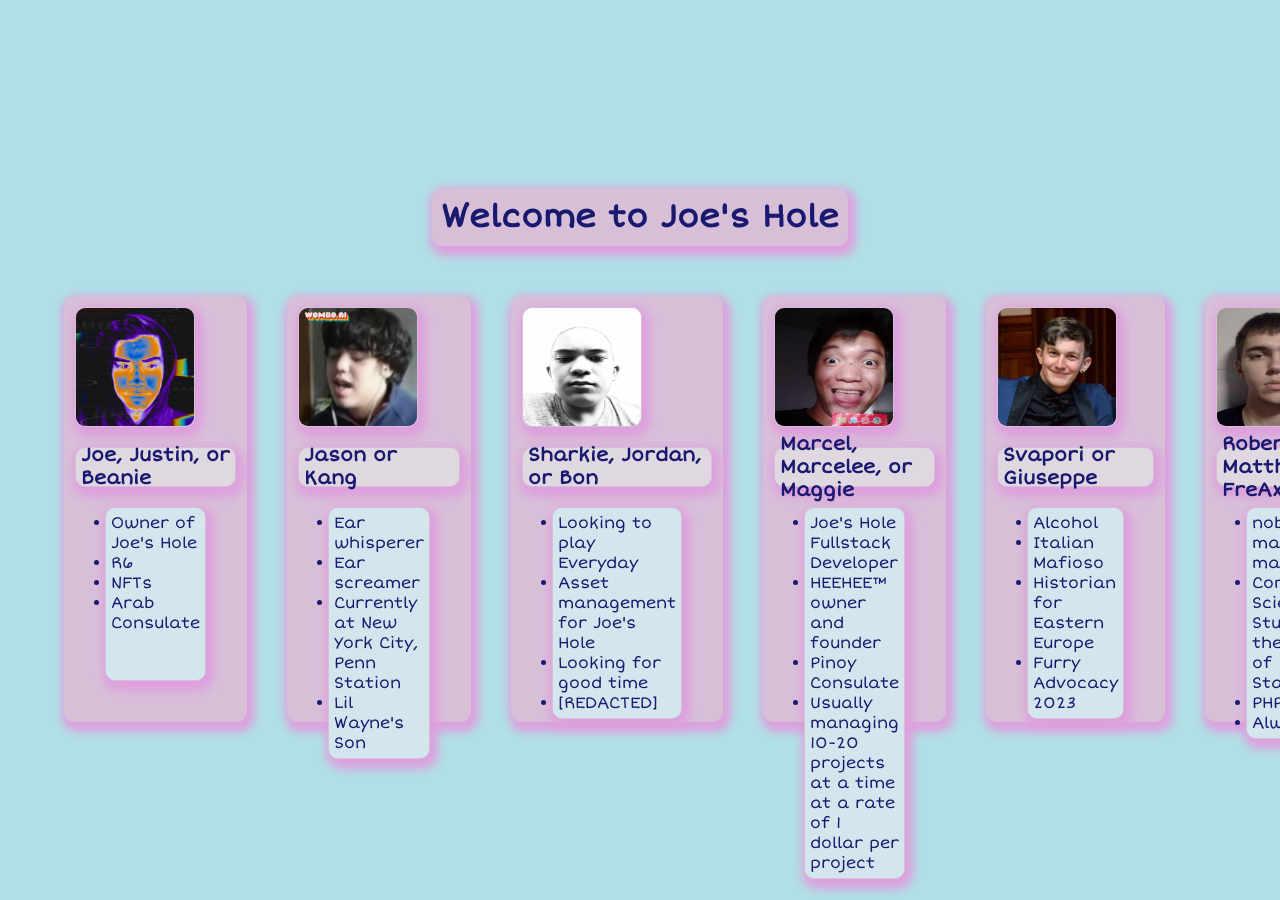
==== src/index.html @ 59355833 "wat" ====
<!DOCTYPE html>
<html>
<head>
  <meta charset="UTF-8">
  <meta name="description" content="Welcome to Joe's Hole!">
  <title> Joe's Hole </title>
  <meta content="Click to see Joe Hole Lore" property="og:title" />
  <meta content="Fuck this life." property="og:description" />
  <meta content="https://joeshole.org" property="og:url" />
  <meta content="https://joeshole.org/lore/mugsh.png" property="og:image" />
  <meta content="#43B581" data-react-helmet="true" name="theme-color" />
  <link rel="icon" href="https://joeshole.org/lore/sharkie.jpg">
  <link rel="stylesheet" href="style.css">
</head>
<body>
  <header>
  <div class="welcome">
    <h1 class="title">Welcome to Joe's Hole</h1>
  </div>
  <div class="biography">
      <div class="box">
      <img src="lore/joe.jpg">
      <div class="name">
        <h3>Joe, Justin, or Beanie</h3>
      </div>
      <div class="text">
      <ul>
        <li>Owner of Joe's Hole</li>
        <li>R6</li>
        <li>NFTs</li>
        <li>Arab Consulate</li>
      </ul>
      </div>
    </div>
    <div class="box">
    <img src="lore/jason.jpg">
    <div class="name">
      <h3>Jason or Kang</h3>
    </div>
    <div class="text">
      <ul>
        <li>Ear whisperer</li>
        <li>Ear screamer</li>
        <li>Currently at New York City, Penn Station</li>
        <li>Lil Wayne's Son</li>
      </ul>
      </div>
    </div>
    <div class="box">
      <img src="lore/sharkie.jpg">
      <div class="name">
        <h3>Sharkie, Jordan, or Bon</h3>
      </div>
      <div class="text">
        <ul>
          <li>Looking to play Everyday</li>
          <li>Asset management for Joe's Hole</li>
          <li>Looking for good time</li>
          <li>[REDACTED]</li>
        </ul>
      </div>
    </div>
    <div class="box">
    <img src="lore/marcel.jpg">
    <div class="name">
      <h3>Marcel, Marcelee, or Maggie</h3>
    </div>
    <div class="text">  
      <ul>
        <li>Joe's Hole Fullstack Developer</li>
        <li>HEEHEE™️ owner and founder</li>
        <li>Pinoy Consulate</li>
        <li>Usually managing 10-20 projects at a time at a rate of 1 dollar per project</li>
      </ul>
    </div>
    </div>
    <div class="box">
      <img src="lore/giuseppe.jpg">
      <div class="name">
        <h3>Svapori or Giuseppe</h3>
      </div>
      <div class="text">
        <ul>
          <li>Alcohol</li>
          <li>Italian Mafioso</li>
          <li>Historian for Eastern Europe</li>
          <li>Furry Advocacy 2023</li>
        </ul>
      </div>
    </div>
    <div class="box">
      <img src="lore/robert.jpg">
      <div class="name">
        <h3>Robert, Rob, Matthew, or FreAxe</h3>
      </div>
      <div class="text">
        <ul>
          <li>nobody.live marketing manager</li>
          <li>Computer Science Student at the University of Staffordshire</li>
          <li>PHP Developer</li>
          <li>Always busy</li>
        </ul>
      </div>
    </div>
  </div>
  </header>
</body>
</html>
---- src/style.css ----
@import url('https://fonts.googleapis.com/css2?family=Short+Stack&display=swap');

body,html {
    background-color:powderblue;
    width: 100%;
    height: 100vh;
}

* {
    margin: 0;
    padding: 0;
    box-sizing: border-box;
}

.welcome {
    font-family: 'Short Stack', cursive;
    color:midnightblue;
    border: 1px solid thistle;
    border-radius: 10px;
    background-color:thistle ;
    text-align: center;
    padding: 8px;
    box-shadow: 3px 5px 10px 5px plum;
}

header {
    display: flex;
    justify-content: center;
    align-items: center;
    height: 90%;
    width: 100%;
    flex-direction: column;
    gap:50px;
    padding-top: 100px;
}

.biography {
    display: flex;
    gap: 40px;
    height: 60%;
    width: 90%;
}

.box {
    background-color:thistle ;
    height: 100%;
    width: 100%;
    display: flex;
    padding: 10px;
    box-shadow: 3px 5px 10px 5px plum;
    font-family: 'Short Stack', cursive;
    color:midnightblue;
    border: 1px solid thistle;
    border-radius: 10px;
    flex-direction: column;
    gap: 20px;
}

.box img{
    min-height: 120px;
    width: 120px;
    box-shadow: 3px 5px 10px 5px plum;
    border: 1px solid thistle;
    border-radius: 10px;
}

.box .text{
    height: 100%;
    background-color:rgb(212, 230, 237);
    margin: 0px 30px 30px 30px;
    padding: 5px;
    box-shadow: 3px 5px 10px 5px plum;
    border: 1px solid thistle;
    border-radius: 10px;
}

.box .name{
    height: 10%;
    background-color:rgb(224, 216, 225);
    padding: 5px;
    margin: 0px 0px 0px 0px;
    box-shadow: 3px 5px 10px 5px plum;
    border: 1px solid thistle;
    border-radius: 10px;
    display: flex;
    justify-content: center;
    align-items: center;
}
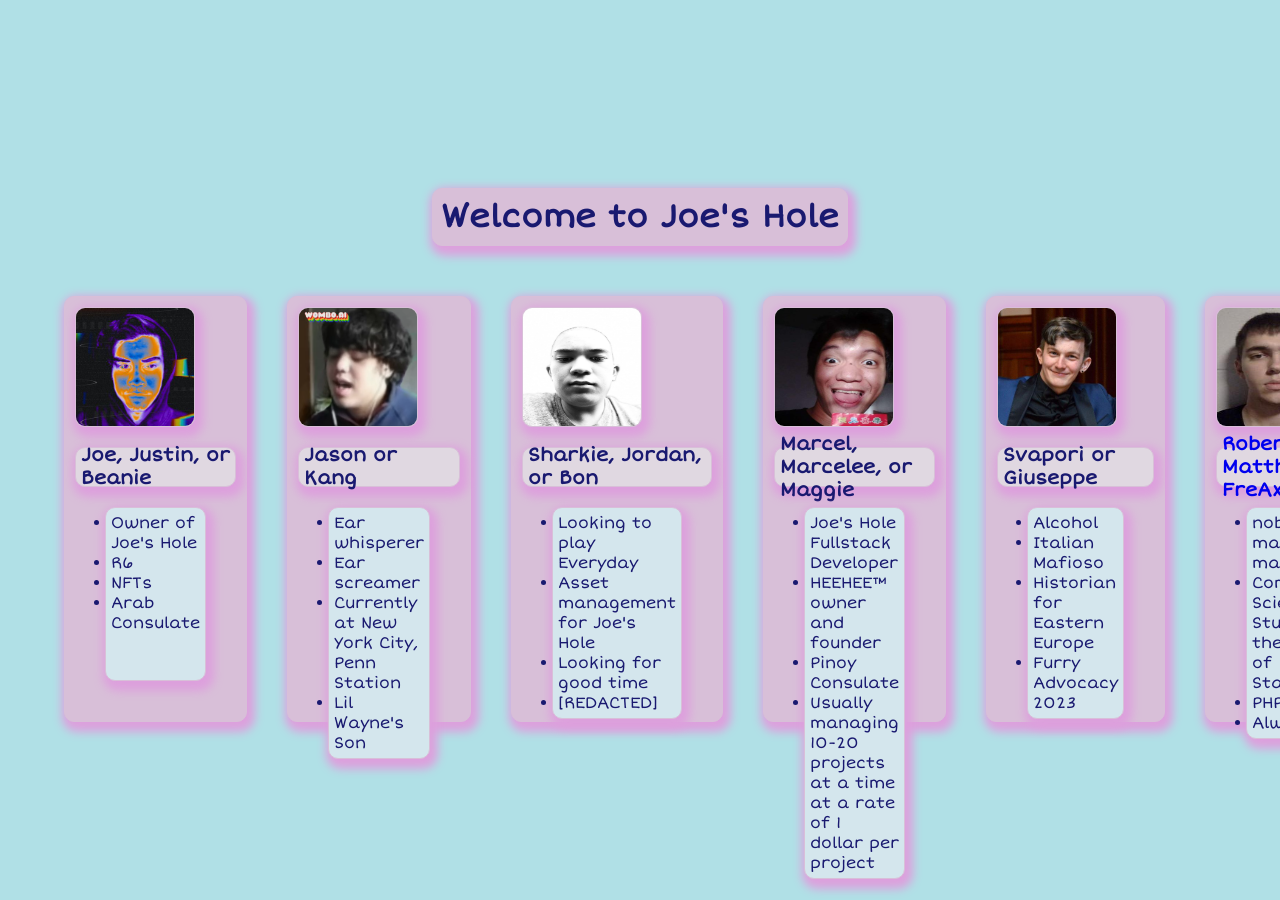
==== commit 8d5c25b0: "d" ====
--- a/src/index.html
+++ b/src/index.html
@@ -9,8 +9,15 @@
   <meta content="https://joeshole.org" property="og:url" />
   <meta content="https://joeshole.org/lore/mugsh.png" property="og:image" />
   <meta content="#43B581" data-react-helmet="true" name="theme-color" />
-  <link rel="icon" href="https://joeshole.org/lore/sharkie.jpg">
+  <link rel="icon" href="lore/icon.jpg">
   <link rel="stylesheet" href="style.css">
+  <script type='text/javascript' src='javascripts/bug-min.js'></script>
+  <script type='text/javascript'>
+    			// default fruit fly bug:
+			new BugController({'maxBugs':3, 'mouseOver':'nothing'
+			});
+
+  </script>
 </head>
 <body>
   <header>
@@ -18,7 +25,7 @@
     <h1 class="title">Welcome to Joe's Hole</h1>
   </div>
   <div class="biography">
-      <div class="box">
+      <div id="joe" class="box">
       <img src="lore/joe.jpg">
       <div class="name">
         <h3>Joe, Justin, or Beanie</h3>
@@ -32,7 +39,7 @@
       </ul>
       </div>
     </div>
-    <div class="box">
+    <div id="jason" class="box">
     <img src="lore/jason.jpg">
     <div class="name">
       <h3>Jason or Kang</h3>
@@ -46,7 +53,7 @@
       </ul>
       </div>
     </div>
-    <div class="box">
+    <div id="sharkie" class="box">
       <img src="lore/sharkie.jpg">
       <div class="name">
         <h3>Sharkie, Jordan, or Bon</h3>
@@ -60,7 +67,7 @@
         </ul>
       </div>
     </div>
-    <div class="box">
+    <div id="marcel" class="box">
     <img src="lore/marcel.jpg">
     <div class="name">
       <h3>Marcel, Marcelee, or Maggie</h3>
@@ -74,7 +81,7 @@
       </ul>
     </div>
     </div>
-    <div class="box">
+    <div id="giuseppe" class="box">
       <img src="lore/giuseppe.jpg">
       <div class="name">
         <h3>Svapori or Giuseppe</h3>
@@ -88,10 +95,10 @@
         </ul>
       </div>
     </div>
-    <div class="box">
+    <div id="robert" class="box">
       <img src="lore/robert.jpg">
       <div class="name">
-        <h3>Robert, Rob, Matthew, or FreAxe</h3>
+        <a href="https://www.youtube.com/watch?v=bWJ83qRokU8"><h3>Robert, Matthew, or FreAxe</h3></a>
       </div>
       <div class="text">
         <ul>
--- a/src/style.css
+++ b/src/style.css
@@ -54,6 +54,12 @@
     border-radius: 10px;
     flex-direction: column;
     gap: 20px;
+    transition: 250ms ease-in-out;
+}
+
+.box:hover {
+    transform: scale(1.07);
+    background-color: rgb(207, 167, 221);
 }
 
 .box img{
@@ -85,4 +91,9 @@
     display: flex;
     justify-content: center;
     align-items: center;
-}+}
+
+
+a:link {
+    text-decoration: none;
+  }
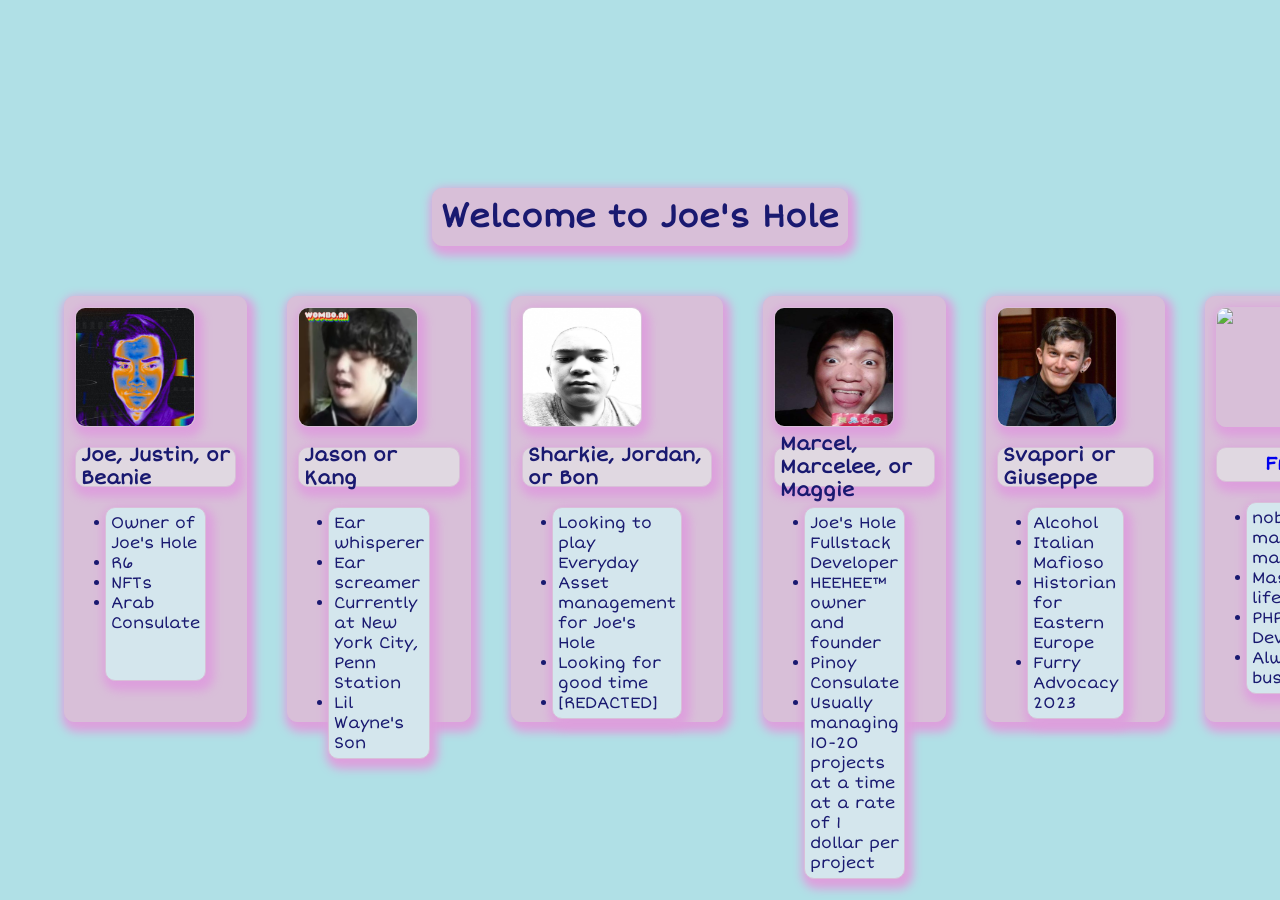
==== commit 1cc0c354: "opsec" ====
--- a/src/index.html
+++ b/src/index.html
@@ -95,15 +95,15 @@
         </ul>
       </div>
     </div>
-    <div id="robert" class="box">
-      <img src="lore/robert.jpg">
+    <div id="freaxe" class="box">
+      <img src="lore/freaxe.jpg">
       <div class="name">
-        <a href="https://www.youtube.com/watch?v=bWJ83qRokU8"><h3>Robert, Matthew, or FreAxe</h3></a>
+        <a href="https://www.youtube.com/watch?v=bWJ83qRokU8"><h3>FreAxe</h3></a>
       </div>
       <div class="text">
         <ul>
           <li>nobody.live marketing manager</li>
-          <li>Computer Science Student at the University of Staffordshire</li>
+          <li>Master of life.</li>
           <li>PHP Developer</li>
           <li>Always busy</li>
         </ul>
@@ -112,4 +112,4 @@
   </div>
   </header>
 </body>
-</html>+</html>
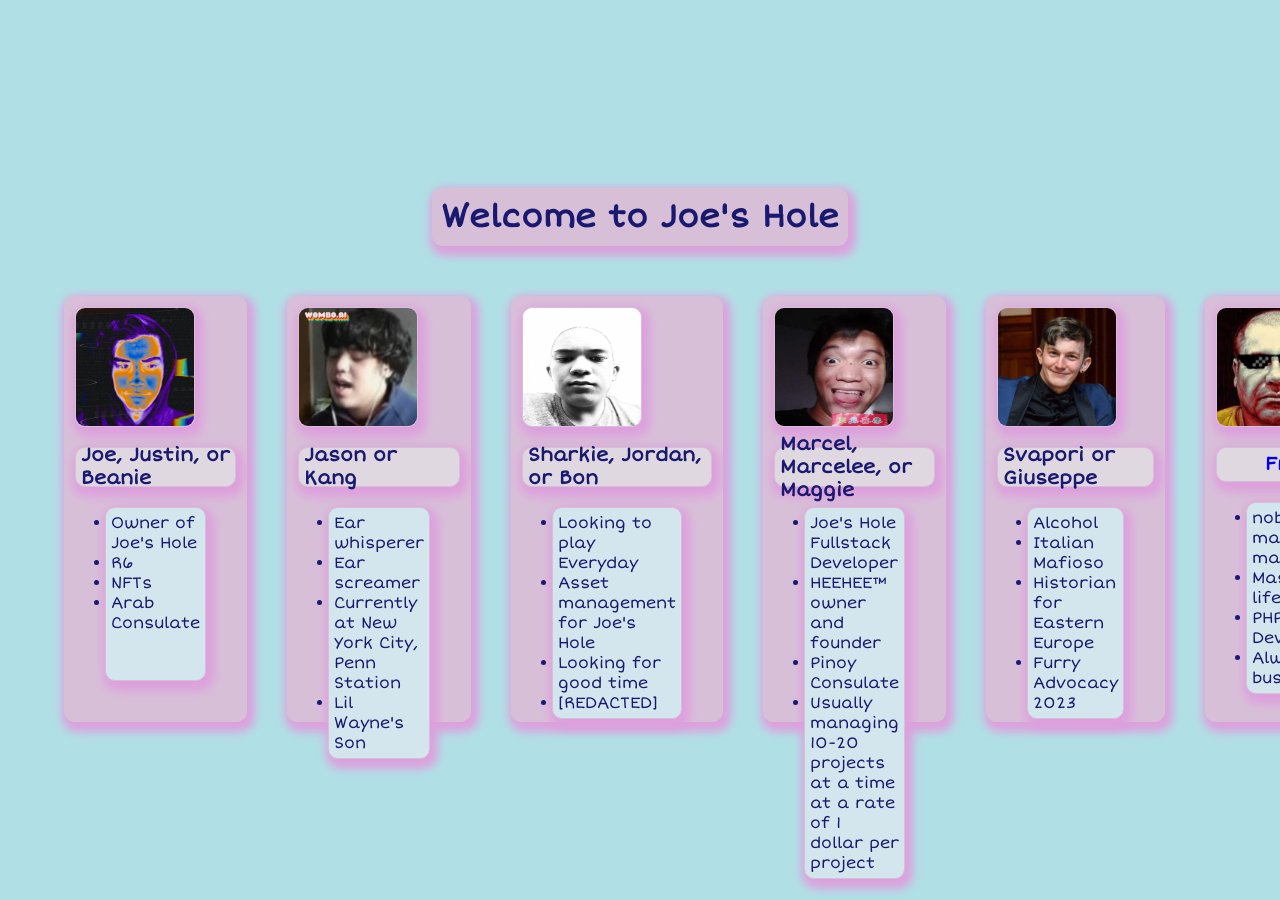
==== commit b2cda2d0: "Update index.html" ====
--- a/src/index.html
+++ b/src/index.html
@@ -98,7 +98,7 @@
     <div id="freaxe" class="box">
       <img src="lore/freaxe.jpg">
       <div class="name">
-        <a href="https://www.youtube.com/watch?v=bWJ83qRokU8"><h3>FreAxe</h3></a>
+        <a href="https://www.youtube.com/watch?v=hLPV7aCKWn4&ab_channel=TrendingVidATM"><h3>FreAxe</h3></a>
       </div>
       <div class="text">
         <ul>
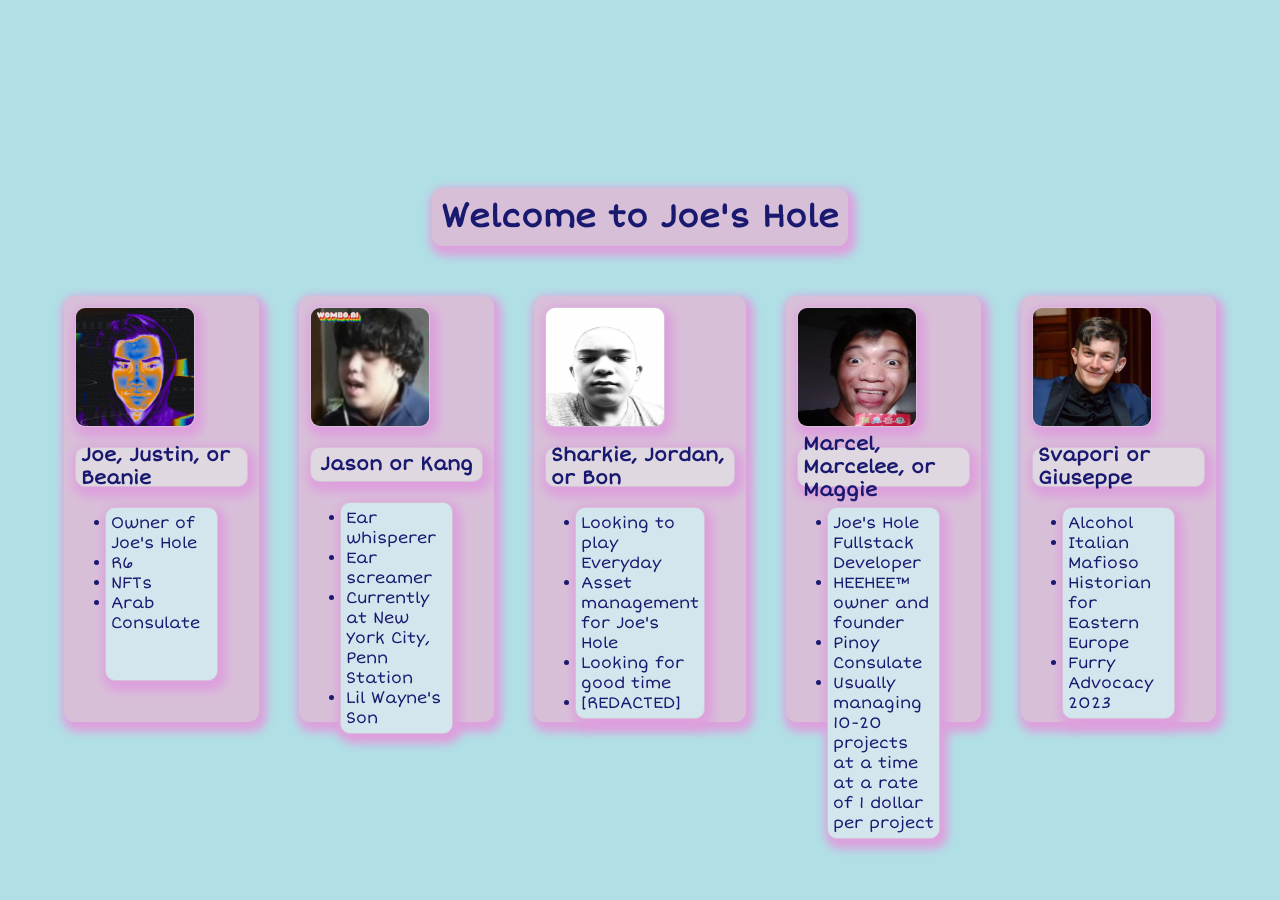
==== commit 696374e5: "freaxe is not longer a member" ====
--- a/src/index.html
+++ b/src/index.html
@@ -95,20 +95,6 @@
         </ul>
       </div>
     </div>
-    <div id="freaxe" class="box">
-      <img src="lore/freaxe.jpg">
-      <div class="name">
-        <a href="https://www.youtube.com/watch?v=hLPV7aCKWn4&ab_channel=TrendingVidATM"><h3>FreAxe</h3></a>
-      </div>
-      <div class="text">
-        <ul>
-          <li>nobody.live marketing manager</li>
-          <li>Master of life.</li>
-          <li>PHP Developer</li>
-          <li>Always busy</li>
-        </ul>
-      </div>
-    </div>
   </div>
   </header>
 </body>
